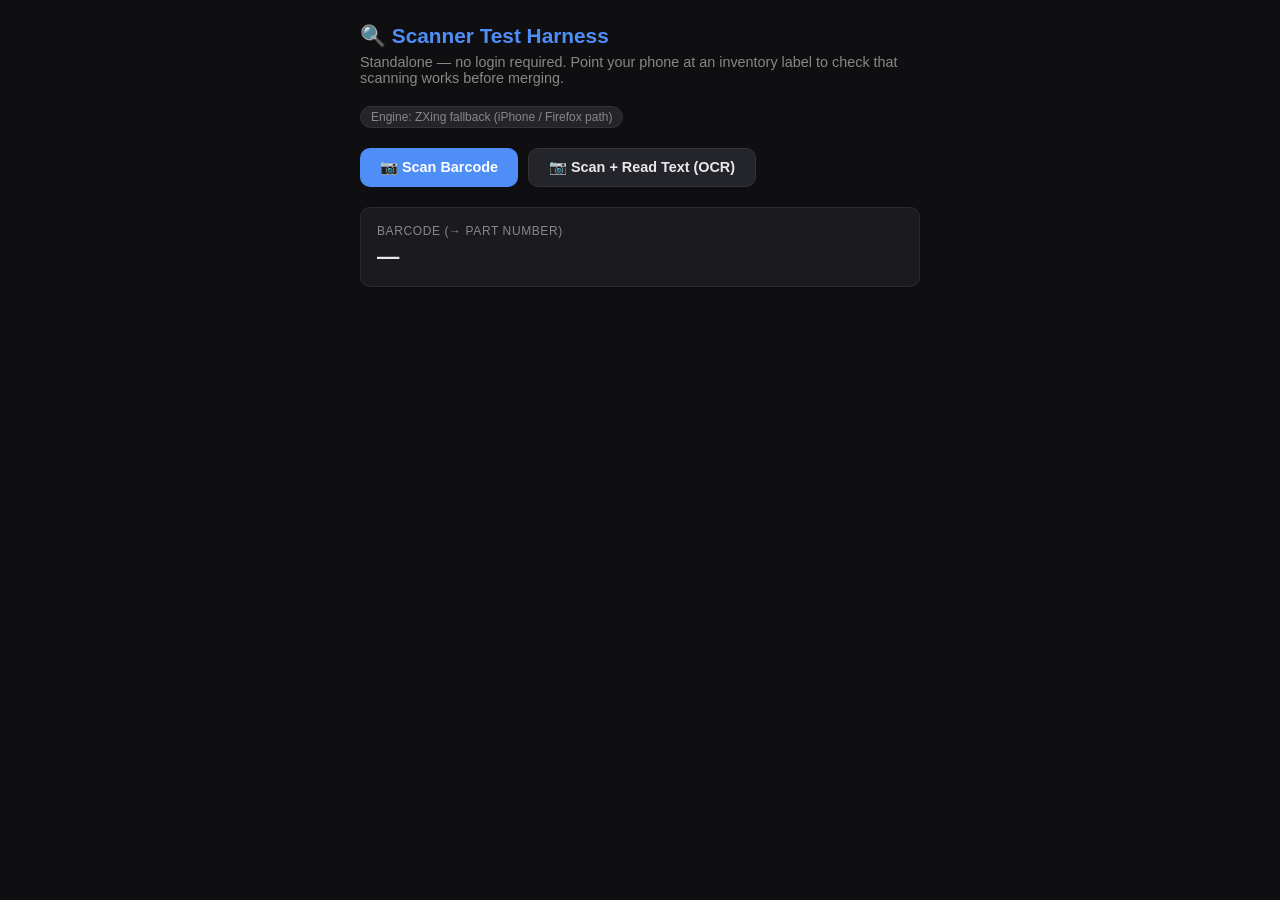
==== scanner-test.html @ 38601400 "Add barcode scanner + OCR to auto-fill part number and description - scanner.js: scanBarcode() uses " ====
<!DOCTYPE html>
<html lang="en">
<head>
  <meta charset="UTF-8">
  <meta name="viewport" content="width=device-width, initial-scale=1.0, viewport-fit=cover">
  <title>Scanner Test</title>
  <link rel="stylesheet" href="style.css">
  <style>
    .test-wrap { max-width: 600px; margin: 0 auto; padding: 24px 20px; }
    .test-wrap h1 { color: var(--accent); font-size: 1.3rem; margin-bottom: 6px; }
    .test-wrap p.sub { color: var(--muted); font-size: .9rem; margin-bottom: 20px; }
    .test-row { display: flex; gap: 10px; flex-wrap: wrap; margin-bottom: 20px; }
    .result-card { background: var(--surface); border: 1px solid #2a2a35; border-radius: var(--radius); padding: 16px; margin-bottom: 14px; }
    .result-card label { display: block; font-size: .75rem; text-transform: uppercase; letter-spacing: .05em; color: var(--muted); margin-bottom: 6px; }
    .result-card .value { font-size: 1.4rem; font-weight: 700; word-break: break-all; }
    .result-card pre { white-space: pre-wrap; font-size: .85rem; color: var(--text); margin: 0; }
    .badge-env { display: inline-block; font-size: .75rem; padding: 3px 10px; border-radius: 20px; background: var(--surface2); border: 1px solid #333; color: var(--muted); margin-bottom: 20px; }
    .muted { color: var(--muted); font-size: .85rem; }
  </style>
</head>
<body>
  <div class="test-wrap">
    <h1>🔍 Scanner Test Harness</h1>
    <p class="sub">Standalone — no login required. Point your phone at an inventory label to check that scanning works before merging.</p>
    <div class="badge-env" id="env-badge">Detecting engine…</div>

    <div class="test-row">
      <button class="btn-primary" id="btn-scan">📷 Scan Barcode</button>
      <button class="btn-secondary" id="btn-scan-ocr">📷 Scan + Read Text (OCR)</button>
    </div>

    <div class="result-card">
      <label>Barcode (→ Part Number)</label>
      <div class="value" id="out-code">—</div>
    </div>

    <div class="result-card" id="card-desc" hidden>
      <label>Parsed Description</label>
      <pre id="out-desc">—</pre>
    </div>

    <div class="result-card" id="card-raw" hidden>
      <label>Raw OCR Text (for debugging)</label>
      <pre id="out-raw">—</pre>
    </div>

    <p class="muted" id="status"></p>
  </div>

  <script type="module">
    import { scanBarcode, readTextFromImage, parseLabel } from './scanner.js';

    document.getElementById('env-badge').textContent =
      ('BarcodeDetector' in window)
        ? 'Engine: native BarcodeDetector (fast path)'
        : 'Engine: ZXing fallback (iPhone / Firefox path)';

    const status = document.getElementById('status');

    async function run(withOcr) {
      status.textContent = 'Opening camera…';
      const result = await scanBarcode();
      if (!result) { status.textContent = 'Cancelled.'; return; }

      document.getElementById('out-code').textContent = result.code;
      status.textContent = 'Barcode read ✓';

      if (!withOcr) return;

      status.textContent = 'Reading text (downloading OCR engine the first time, ~10–20s)…';
      document.getElementById('card-raw').hidden = false;
      document.getElementById('card-desc').hidden = false;
      try {
        const raw = await readTextFromImage(result.frame);
        document.getElementById('out-raw').textContent = raw || '(nothing recognized)';
        document.getElementById('out-desc').textContent = parseLabel(raw, result.code) || '(nothing usable)';
        status.textContent = 'Done ✓';
      } catch (e) {
        status.textContent = 'OCR failed: ' + e.message;
      }
    }

    document.getElementById('btn-scan').addEventListener('click', () => run(false));
    document.getElementById('btn-scan-ocr').addEventListener('click', () => run(true));
  </script>
</body>
</html>
---- style.css ----
*, *::before, *::after { box-sizing: border-box; margin: 0; padding: 0; }
[hidden] { display: none !important; }

:root {
  --bg: #0f0f11;
  --surface: #1a1a1f;
  --surface2: #24242b;
  --accent: #4f8ef7;
  --accent-hover: #6ba3ff;
  --danger: #e05252;
  --text: #e8e8ec;
  --muted: #888;
  --radius: 10px;
  --shadow: 0 4px 20px rgba(0,0,0,0.4);
}

body { font-family: -apple-system, BlinkMacSystemFont, 'Segoe UI', sans-serif; background: var(--bg); color: var(--text); min-height: 100dvh; font-size: 15px; }

/* ── Nav ── */
nav { display: flex; align-items: center; justify-content: space-between; padding: 12px 20px; background: var(--surface); border-bottom: 1px solid #2a2a35; position: sticky; top: 0; z-index: 100; }
nav h1 { font-size: 1.1rem; font-weight: 700; color: var(--accent); cursor: pointer; }
.nav-actions { display: flex; gap: 8px; align-items: center; }

/* ── Buttons ── */
button { cursor: pointer; border: none; border-radius: var(--radius); font-family: inherit; font-size: 0.9rem; font-weight: 600; transition: background 0.15s, transform 0.1s; }
button:active { transform: scale(0.97); }
.btn-primary { background: var(--accent); color: #fff; padding: 10px 20px; }
.btn-primary:hover { background: var(--accent-hover); }
.btn-secondary { background: var(--surface2); color: var(--text); padding: 10px 20px; border: 1px solid #333; }
.btn-secondary:hover { background: #2e2e38; }
.btn-sm { background: var(--surface2); color: var(--text); padding: 5px 12px; font-size: 0.8rem; border: 1px solid #333; }
.btn-sm.danger { background: #2e1414; color: var(--danger); border-color: #5a2020; }
.btn-sm.danger:hover { background: #3d1a1a; }
button:disabled { opacity: 0.5; cursor: not-allowed; }

/* ── Views ── */
.view { padding: 20px; max-width: 1000px; margin: 0 auto; }

/* ── Gallery toolbar ── */
.gallery-toolbar { display: flex; gap: 10px; margin-bottom: 12px; flex-wrap: wrap; align-items: center; }
.gallery-toolbar input { flex: 1; min-width: 160px; background: var(--surface2); border: 1px solid #333; border-radius: var(--radius); padding: 10px 14px; color: var(--text); font-size: 0.9rem; }
.gallery-toolbar input:focus { outline: 2px solid var(--accent); }

/* ── Filter bar ── */
.filter-bar { display: flex; gap: 8px; flex-wrap: wrap; margin-bottom: 18px; }
.filter-chip { background: var(--surface2); color: var(--muted); border: 1px solid #333; border-radius: 20px; padding: 5px 14px; font-size: 0.82rem; font-weight: 600; }
.filter-chip:hover { color: var(--text); border-color: #555; }
.filter-chip.active { background: var(--accent); color: #fff; border-color: var(--accent); }

/* ── Gallery grid ── */
.gallery-grid { display: grid; grid-template-columns: repeat(auto-fill, minmax(240px, 1fr)); gap: 16px; }
#gallery-empty { text-align: center; padding: 60px 20px; color: var(--muted); }
#gallery-empty p { margin-top: 8px; font-size: 0.9rem; }

/* ── Part card ── */
.card { background: var(--surface); border-radius: var(--radius); overflow: hidden; box-shadow: var(--shadow); border: 1px solid #2a2a35; cursor: pointer; transition: transform 0.15s; }
.card:hover { transform: translateY(-2px); }

.card-img-wrap { position: relative; overflow: hidden; }
.card-img-wrap img { width: 100%; aspect-ratio: 4/3; object-fit: cover; display: block; transition: transform 0.2s; }
.card-img-wrap:hover img { transform: scale(1.03); }
.card-no-img { width: 100%; aspect-ratio: 4/3; background: var(--surface2); display: flex; align-items: center; justify-content: center; color: var(--muted); font-size: 0.85rem; }

.card-img-overlay { position: absolute; inset: 0; background: rgba(0,0,0,0.45); color: #fff; display: flex; align-items: center; justify-content: center; font-size: 0.9rem; font-weight: 600; opacity: 0; transition: opacity 0.2s; }
.card-img-wrap:hover .card-img-overlay { opacity: 1; }

.photo-count { position: absolute; top: 8px; right: 8px; background: rgba(0,0,0,0.7); color: #fff; border-radius: 12px; padding: 2px 8px; font-size: 0.75rem; font-weight: 700; }

.card-body { padding: 12px; }
.part-number-label { font-family: monospace; font-size: 1rem; font-weight: 700; color: var(--accent); margin-bottom: 6px; }
.printer-list { display: flex; flex-wrap: wrap; gap: 5px; margin-bottom: 6px; }
.printer-badge { background: #1e2a1e; color: #6fcf6f; border: 1px solid #2d4a2d; border-radius: 5px; padding: 2px 8px; font-size: 0.75rem; font-weight: 600; }
.desc { font-size: 0.83rem; color: var(--muted); line-height: 1.4; margin-top: 4px; }

/* ── Part Detail view ── */
.part-detail-header { display: flex; flex-wrap: wrap; gap: 16px; align-items: flex-start; margin-bottom: 24px; padding-bottom: 20px; border-bottom: 1px solid #2a2a35; }
.part-detail-info { flex: 1; min-width: 200px; }
.part-detail-info h2 { font-family: monospace; font-size: 1.4rem; font-weight: 700; color: var(--accent); margin-bottom: 8px; }
.part-detail-actions { display: flex; flex-wrap: wrap; gap: 8px; align-items: center; }

.detail-photos-grid { display: grid; grid-template-columns: repeat(auto-fill, minmax(220px, 1fr)); gap: 14px; }
.no-photos-msg { color: var(--muted); font-size: 0.9rem; padding: 20px 0; }

/* ── Photo card (in detail view) ── */
.photo-card { background: var(--surface); border-radius: var(--radius); overflow: hidden; border: 1px solid #2a2a35; }
.photo-card-img-wrap { position: relative; cursor: pointer; overflow: hidden; }
.photo-card-img-wrap img { width: 100%; aspect-ratio: 4/3; object-fit: cover; display: block; transition: transform 0.2s; }
.photo-card-img-wrap:hover img { transform: scale(1.03); }
.photo-card-img-wrap:hover .card-img-overlay { opacity: 1; }
.photo-machine-label { padding: 8px 10px 0; font-size: 0.8rem; color: var(--muted); font-style: italic; }
.photo-card-actions { padding: 8px 10px 10px; display: flex; justify-content: flex-end; }

/* ── Printer checkboxes ── */
.printer-checkboxes { display: flex; flex-wrap: wrap; gap: 8px; }
.printer-option { display: flex; align-items: center; gap: 6px; background: var(--surface2); border: 1px solid #333; border-radius: 8px; padding: 7px 12px; cursor: pointer; font-size: 0.85rem; transition: all 0.15s; user-select: none; }
.printer-option:hover { border-color: var(--accent); }
.printer-option input[type=checkbox] { accent-color: var(--accent); width: 15px; height: 15px; }
.printer-option:has(input:checked) { background: #1a2740; border-color: var(--accent); color: var(--accent); }

/* ── Existing part banner ── */
.existing-part-banner { background: #1a2e1a; border: 1px solid #2d4a2d; border-radius: var(--radius); padding: 10px 14px; font-size: 0.88rem; color: #6fcf6f; }

/* ── Capture view ── */
#view-capture { display: flex; flex-direction: column; align-items: center; gap: 16px; }
#camera-feed { width: 100%; max-width: 640px; border-radius: var(--radius); background: #000; aspect-ratio: 16/9; object-fit: cover; }
.capture-actions { display: flex; gap: 12px; }
.capture-choice { display: flex; flex-direction: column; gap: 12px; width: 100%; max-width: 400px; padding-top: 40px; }
.btn-capture-choice { padding: 18px 24px; font-size: 1rem; }

/* ── Preview view ── */
#view-preview { display: flex; flex-direction: column; align-items: center; gap: 16px; }
#preview-img { width: 100%; max-width: 640px; border-radius: var(--radius); object-fit: contain; }
.preview-form { width: 100%; max-width: 640px; display: flex; flex-direction: column; gap: 12px; }
.preview-form label { font-size: 0.85rem; color: var(--muted); margin-bottom: 4px; display: block; }
.preview-form input, .preview-form textarea, .preview-form select { width: 100%; background: var(--surface2); border: 1px solid #333; border-radius: var(--radius); padding: 10px 14px; color: var(--text); font-size: 0.9rem; font-family: inherit; }
.preview-form input:focus, .preview-form textarea:focus, .preview-form select:focus { outline: 2px solid var(--accent); }
.preview-form select option { background: var(--surface2); }
.preview-actions { display: flex; gap: 12px; width: 100%; max-width: 640px; }
.preview-actions button { flex: 1; }

/* ── Lightbox ── */
.lightbox-backdrop { position: fixed; inset: 0; background: rgba(0,0,0,0.92); z-index: 300; display: flex; align-items: center; justify-content: center; padding: 20px; cursor: zoom-out; }
.lightbox-backdrop img { max-width: 100%; max-height: 90dvh; border-radius: var(--radius); object-fit: contain; box-shadow: 0 8px 60px rgba(0,0,0,0.8); cursor: default; }
.lightbox-close { position: absolute; top: 16px; right: 20px; background: rgba(255,255,255,0.1); color: #fff; border: 1px solid rgba(255,255,255,0.2); border-radius: 50%; width: 40px; height: 40px; font-size: 1.1rem; display: flex; align-items: center; justify-content: center; z-index: 301; }
.lightbox-close:hover { background: rgba(255,255,255,0.2); }

/* ── Modal ── */
.modal-backdrop { position: fixed; inset: 0; background: rgba(0,0,0,0.7); z-index: 200; display: flex; align-items: center; justify-content: center; padding: 20px; }
.modal { background: var(--surface); border-radius: 14px; width: 100%; max-width: 520px; max-height: 90dvh; overflow-y: auto; padding: 24px; display: flex; flex-direction: column; gap: 16px; border: 1px solid #2a2a35; box-shadow: 0 8px 40px rgba(0,0,0,0.6); }
.modal h2 { font-size: 1.1rem; }
.modal input, .modal textarea { width: 100%; background: var(--surface2); border: 1px solid #333; border-radius: var(--radius); padding: 10px 14px; color: var(--text); font-family: inherit; font-size: 0.9rem; }
.modal input:focus, .modal textarea:focus { outline: 2px solid var(--accent); }
.modal textarea { resize: vertical; min-height: 70px; }
.modal-actions { display: flex; gap: 10px; justify-content: flex-end; }

/* ── Photo Editor ── */
.editor-overlay { position: fixed; inset: 0; background: #000; z-index: 400; display: flex; flex-direction: column; }
.editor-toolbar { display: flex; flex-wrap: wrap; gap: 6px; align-items: center; padding: 8px 12px; background: var(--surface); border-bottom: 1px solid #2a2a35; flex-shrink: 0; }
.editor-tool-group { display: flex; gap: 4px; align-items: center; }
.editor-actions-group { margin-left: auto; }
.etool { background: var(--surface2); color: var(--text); border: 1px solid #333; border-radius: 8px; width: 36px; height: 36px; font-size: 1.1rem; display: flex; align-items: center; justify-content: center; cursor: pointer; transition: background 0.15s; padding: 0; }
.etool:hover { background: #2e2e38; }
.etool.active { background: var(--accent); color: #fff; border-color: var(--accent); }
#e-color { width: 36px; height: 36px; border: 1px solid #333; border-radius: 8px; cursor: pointer; padding: 2px; background: var(--surface2); }
#e-size { width: 80px; accent-color: var(--accent); }
.editor-canvas-wrap { flex: 1; display: flex; align-items: center; justify-content: center; overflow: hidden; position: relative; }
#e-canvas { max-width: 100%; max-height: 100%; object-fit: contain; cursor: crosshair; }
.e-text-box { position: absolute; display: flex; gap: 4px; align-items: center; z-index: 10; }
.e-text-box[hidden] { display: none !important; }
#e-text-input { background: rgba(0,0,0,0.85); color: #fff; border: 1px solid var(--accent); border-radius: 6px; padding: 6px 10px; font-size: 0.9rem; min-width: 180px; outline: none; }
.e-text-box .btn-primary { padding: 6px 12px; font-size: 0.9rem; white-space: nowrap; }

/* ── Auth nav ── */
.auth-badge { font-size: 0.75rem; color: var(--muted); max-width: 140px; overflow: hidden; text-overflow: ellipsis; white-space: nowrap; align-self: center; }

/* ── Login modal ── */
.login-subtitle { font-size: 0.88rem; color: var(--muted); line-height: 1.5; }
.login-hint { font-size: 0.83rem; color: var(--muted); }
.login-divider { display: flex; align-items: center; gap: 10px; color: var(--muted); font-size: 0.8rem; }
.login-divider::before, .login-divider::after { content: ''; flex: 1; height: 1px; background: #2a2a35; }
.btn-google { display: flex; align-items: center; justify-content: center; gap: 10px; width: 100%; background: #fff; color: #3c4043; border: 1px solid #dadce0; border-radius: var(--radius); padding: 11px 20px; font-size: 0.95rem; font-weight: 600; font-family: inherit; cursor: pointer; transition: background 0.15s; }
.btn-google:hover { background: #f8f9fa; }

/* ── FAB (+ New Photo) ── */
#btn-open-camera {
  position: fixed;
  bottom: 24px;
  right: 20px;
  z-index: 150;
  border-radius: 50px;
  padding: 14px 22px;
  font-size: 1rem;
  box-shadow: 0 4px 24px rgba(79,142,247,0.45);
}

/* ── Mobile ── */
@media (max-width: 600px) {
  nav { padding: 10px 14px; }
  .auth-badge { display: none; }
  #btn-nav-gallery { display: none; }
  .btn-secondary, .btn-primary { padding: 9px 14px; font-size: 0.85rem; }
  .view { padding: 14px; padding-bottom: 90px; }
  .gallery-grid { grid-template-columns: 1fr 1fr; gap: 10px; }
  .detail-photos-grid { grid-template-columns: 1fr 1fr; gap: 10px; }
  .part-detail-actions { width: 100%; }
  .part-detail-actions button { flex: 1; }
  .preview-actions { flex-wrap: wrap; }
}

/* ── Barcode scanner overlay ── */
.scanner-overlay { position: fixed; inset: 0; z-index: 1000; background: #000; display: flex; align-items: center; justify-content: center; }
.scanner-video { width: 100%; height: 100%; object-fit: cover; }
.scanner-frame { position: absolute; top: 50%; left: 50%; transform: translate(-50%, -50%); width: min(80vw, 340px); height: 160px; border: 2px solid rgba(255,255,255,0.9); border-radius: 12px; box-shadow: 0 0 0 100vmax rgba(0,0,0,0.45); overflow: hidden; }
.scanner-laser { position: absolute; left: 0; right: 0; height: 2px; background: var(--accent); box-shadow: 0 0 8px var(--accent); animation: scanner-scan 2s ease-in-out infinite; }
@keyframes scanner-scan { 0%,100% { top: 8%; } 50% { top: 92%; } }
.scanner-hint { position: absolute; top: calc(50% + 110px); left: 0; right: 0; text-align: center; color: #fff; font-size: 0.95rem; text-shadow: 0 1px 4px #000; padding: 0 16px; }
.scanner-cancel { position: absolute; bottom: 36px; left: 50%; transform: translateX(-50%); background: rgba(0,0,0,0.6); color: #fff; border: 1px solid rgba(255,255,255,0.4); padding: 12px 28px; border-radius: 30px; font-size: 1rem; }
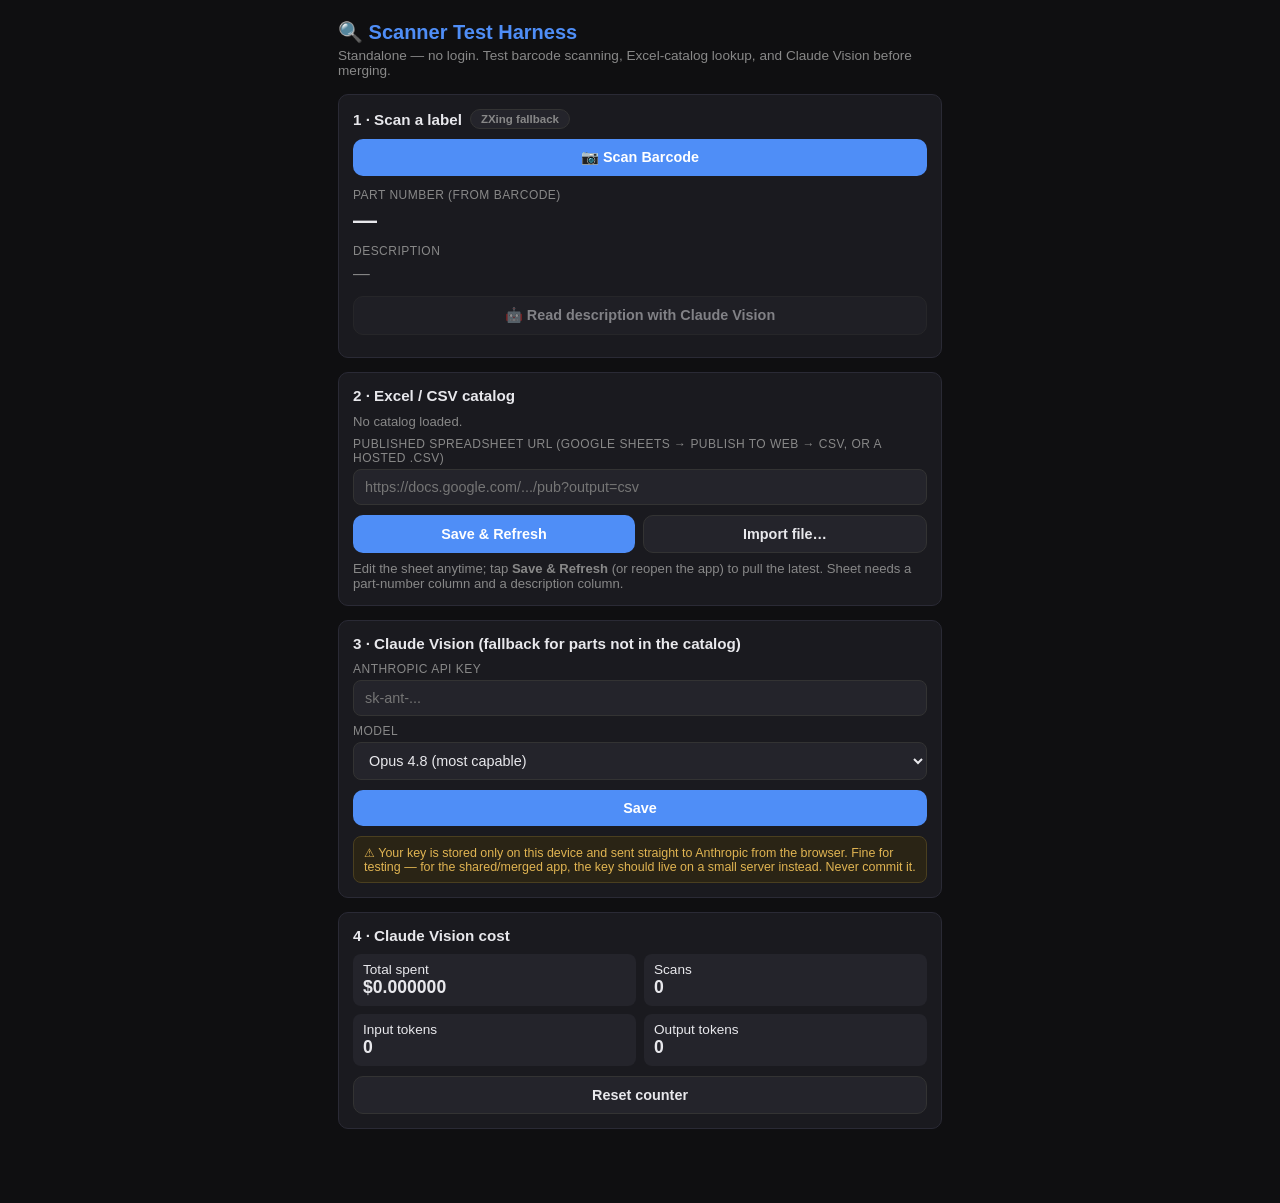
==== commit cb9e1e5d: "Catalog lookup + Claude Vision for description; fix centering, add scan loop - Barcode reads from th" ====
--- a/scanner-test.html
+++ b/scanner-test.html
@@ -6,82 +6,219 @@
   <title>Scanner Test</title>
   <link rel="stylesheet" href="style.css">
   <style>
-    .test-wrap { max-width: 600px; margin: 0 auto; padding: 24px 20px; }
-    .test-wrap h1 { color: var(--accent); font-size: 1.3rem; margin-bottom: 6px; }
-    .test-wrap p.sub { color: var(--muted); font-size: .9rem; margin-bottom: 20px; }
-    .test-row { display: flex; gap: 10px; flex-wrap: wrap; margin-bottom: 20px; }
-    .result-card { background: var(--surface); border: 1px solid #2a2a35; border-radius: var(--radius); padding: 16px; margin-bottom: 14px; }
-    .result-card label { display: block; font-size: .75rem; text-transform: uppercase; letter-spacing: .05em; color: var(--muted); margin-bottom: 6px; }
-    .result-card .value { font-size: 1.4rem; font-weight: 700; word-break: break-all; }
-    .result-card pre { white-space: pre-wrap; font-size: .85rem; color: var(--text); margin: 0; }
-    .badge-env { display: inline-block; font-size: .75rem; padding: 3px 10px; border-radius: 20px; background: var(--surface2); border: 1px solid #333; color: var(--muted); margin-bottom: 20px; }
-    .muted { color: var(--muted); font-size: .85rem; }
+    .test-wrap { max-width: 640px; margin: 0 auto; padding: 20px 18px 60px; }
+    .test-wrap h1 { color: var(--accent); font-size: 1.25rem; margin-bottom: 4px; }
+    .test-wrap p.sub { color: var(--muted); font-size: .85rem; margin-bottom: 16px; }
+    .panel { background: var(--surface); border: 1px solid #2a2a35; border-radius: var(--radius); padding: 14px; margin-bottom: 14px; }
+    .panel h2 { font-size: .95rem; margin-bottom: 10px; display: flex; align-items: center; gap: 8px; }
+    .panel label { display: block; font-size: .75rem; text-transform: uppercase; letter-spacing: .04em; color: var(--muted); margin: 8px 0 4px; }
+    .panel input, .panel select { width: 100%; background: var(--surface2); border: 1px solid #333; border-radius: 8px; padding: 9px 11px; color: var(--text); font-size: .9rem; }
+    .row { display: flex; gap: 8px; flex-wrap: wrap; margin-top: 10px; }
+    .row > button { flex: 1; min-width: 120px; }
+    .status { font-size: .82rem; color: var(--muted); margin-top: 8px; }
+    .status.ok { color: #5ad17a; }
+    .status.err { color: var(--danger); }
+    .result .value { font-size: 1.5rem; font-weight: 700; word-break: break-all; }
+    .result .desc { font-size: 1.05rem; margin-top: 4px; }
+    .src-tag { display: inline-block; font-size: .7rem; padding: 2px 8px; border-radius: 20px; background: var(--surface2); border: 1px solid #333; color: var(--muted); margin-left: 8px; vertical-align: middle; }
+    .cost-grid { display: grid; grid-template-columns: 1fr 1fr; gap: 8px; font-size: .85rem; }
+    .cost-grid div { background: var(--surface2); border-radius: 8px; padding: 8px 10px; }
+    .cost-grid b { display: block; font-size: 1.1rem; }
+    .warn { font-size: .78rem; color: #e0b452; background: #2a2415; border: 1px solid #4a3f1f; border-radius: 8px; padding: 8px 10px; margin-top: 10px; }
+    .badge-env { display: inline-block; font-size: .72rem; padding: 3px 10px; border-radius: 20px; background: var(--surface2); border: 1px solid #333; color: var(--muted); }
   </style>
 </head>
 <body>
   <div class="test-wrap">
     <h1>🔍 Scanner Test Harness</h1>
-    <p class="sub">Standalone — no login required. Point your phone at an inventory label to check that scanning works before merging.</p>
-    <div class="badge-env" id="env-badge">Detecting engine…</div>
-
-    <div class="test-row">
-      <button class="btn-primary" id="btn-scan">📷 Scan Barcode</button>
-      <button class="btn-secondary" id="btn-scan-ocr">📷 Scan + Read Text (OCR)</button>
-    </div>
-
-    <div class="result-card">
-      <label>Barcode (→ Part Number)</label>
-      <div class="value" id="out-code">—</div>
-    </div>
-
-    <div class="result-card" id="card-desc" hidden>
-      <label>Parsed Description</label>
-      <pre id="out-desc">—</pre>
-    </div>
-
-    <div class="result-card" id="card-raw" hidden>
-      <label>Raw OCR Text (for debugging)</label>
-      <pre id="out-raw">—</pre>
-    </div>
-
-    <p class="muted" id="status"></p>
+    <p class="sub">Standalone — no login. Test barcode scanning, Excel-catalog lookup, and Claude Vision before merging.</p>
+
+    <!-- Scan -->
+    <div class="panel">
+      <h2>1 · Scan a label <span class="badge-env" id="env-badge"></span></h2>
+      <button class="btn-primary" id="btn-scan" style="width:100%;">📷 Scan Barcode</button>
+      <div class="result" style="margin-top:12px;">
+        <label>Part Number (from barcode)</label>
+        <div class="value" id="out-code">—</div>
+        <label style="margin-top:10px;">Description <span class="src-tag" id="desc-src" hidden></span></label>
+        <div class="desc" id="out-desc">—</div>
+      </div>
+      <div class="row">
+        <button class="btn-secondary" id="btn-vision" disabled>🤖 Read description with Claude Vision</button>
+      </div>
+      <div class="status" id="scan-status"></div>
+    </div>
+
+    <!-- Catalog -->
+    <div class="panel">
+      <h2>2 · Excel / CSV catalog</h2>
+      <div class="status" id="cat-status">No catalog loaded.</div>
+      <label for="cat-url">Published spreadsheet URL (Google Sheets → Publish to web → CSV, or a hosted .csv)</label>
+      <input type="text" id="cat-url" placeholder="https://docs.google.com/.../pub?output=csv" autocomplete="off" spellcheck="false">
+      <div class="row">
+        <button class="btn-primary" id="btn-cat-refresh">Save &amp; Refresh</button>
+        <button class="btn-secondary" id="btn-cat-import">Import file…</button>
+      </div>
+      <input type="file" id="cat-file" accept=".csv,.xlsx,.xls" hidden>
+      <p class="status">Edit the sheet anytime; tap <b>Save &amp; Refresh</b> (or reopen the app) to pull the latest. Sheet needs a part-number column and a description column.</p>
+    </div>
+
+    <!-- Vision -->
+    <div class="panel">
+      <h2>3 · Claude Vision (fallback for parts not in the catalog)</h2>
+      <label for="vis-key">Anthropic API key</label>
+      <input type="password" id="vis-key" placeholder="sk-ant-..." autocomplete="off" spellcheck="false">
+      <label for="vis-model">Model</label>
+      <select id="vis-model"></select>
+      <div class="row">
+        <button class="btn-primary" id="btn-vis-save">Save</button>
+      </div>
+      <div class="warn">⚠ Your key is stored only on this device and sent straight to Anthropic from the browser. Fine for testing — for the shared/merged app, the key should live on a small server instead. Never commit it.</div>
+    </div>
+
+    <!-- Cost -->
+    <div class="panel">
+      <h2>4 · Claude Vision cost</h2>
+      <div class="cost-grid">
+        <div>Total spent<b id="cost-total">$0.000000</b></div>
+        <div>Scans<b id="cost-scans">0</b></div>
+        <div>Input tokens<b id="cost-in">0</b></div>
+        <div>Output tokens<b id="cost-out">0</b></div>
+      </div>
+      <div class="status" id="cost-last"></div>
+      <div class="row">
+        <button class="btn-secondary" id="btn-cost-reset">Reset counter</button>
+      </div>
+    </div>
   </div>
 
   <script type="module">
-    import { scanBarcode, readTextFromImage, parseLabel } from './scanner.js';
-
-    document.getElementById('env-badge').textContent =
-      ('BarcodeDetector' in window)
-        ? 'Engine: native BarcodeDetector (fast path)'
-        : 'Engine: ZXing fallback (iPhone / Firefox path)';
-
-    const status = document.getElementById('status');
-
-    async function run(withOcr) {
-      status.textContent = 'Opening camera…';
-      const result = await scanBarcode();
-      if (!result) { status.textContent = 'Cancelled.'; return; }
-
-      document.getElementById('out-code').textContent = result.code;
-      status.textContent = 'Barcode read ✓';
-
-      if (!withOcr) return;
-
-      status.textContent = 'Reading text (downloading OCR engine the first time, ~10–20s)…';
-      document.getElementById('card-raw').hidden = false;
-      document.getElementById('card-desc').hidden = false;
+    import { scanBarcode } from './scanner.js';
+    import * as catalog from './catalog.js';
+    import * as vision from './vision.js';
+
+    const $ = id => document.getElementById(id);
+    let lastFrame = null, lastCode = null;
+
+    // ── Engine badge ──
+    $('env-badge').textContent = ('BarcodeDetector' in window) ? 'native scanner' : 'ZXing fallback';
+
+    // ── Init from storage ──
+    catalog.loadCached();
+    renderCatalogStatus();
+
+    const cfg = vision.getVisionConfig();
+    $('vis-key').value = cfg.apiKey;
+    $('cat-url').value = catalog.getCatalogUrl();
+    vision.MODELS.forEach(m => {
+      const opt = document.createElement('option');
+      opt.value = m; opt.textContent = vision.PRICING[m].label;
+      $('vis-model').appendChild(opt);
+    });
+    $('vis-model').value = cfg.model;
+    $('btn-vision').disabled = !cfg.apiKey;
+    renderCost();
+
+    function renderCatalogStatus() {
+      const meta = catalog.getMeta();
+      const el = $('cat-status');
+      if (!meta) { el.className = 'status'; el.textContent = 'No catalog loaded.'; return; }
+      const when = new Date(meta.updatedAt).toLocaleString();
+      el.className = 'status ok';
+      el.textContent = `${meta.count} parts loaded · cols: "${meta.columns.part}" → "${meta.columns.description}" · updated ${when}`;
+    }
+
+    function renderCost() {
+      const s = vision.getCostSummary();
+      $('cost-total').textContent = '$' + s.totalUSD.toFixed(6);
+      $('cost-scans').textContent = s.scans;
+      $('cost-in').textContent = s.inputTokens.toLocaleString();
+      $('cost-out').textContent = s.outputTokens.toLocaleString();
+    }
+
+    // ── Scan ──
+    $('btn-scan').addEventListener('click', async () => {
+      $('scan-status').className = 'status';
+      $('scan-status').textContent = 'Opening camera…';
+      const r = await scanBarcode();
+      if (!r) { $('scan-status').textContent = 'Cancelled.'; return; }
+
+      lastFrame = r.frame; lastCode = r.code;
+      $('out-code').textContent = r.code;
+      $('btn-vision').disabled = !vision.getVisionConfig().apiKey;
+
+      const hit = catalog.lookupPart(r.code);
+      if (hit) {
+        $('out-desc').textContent = hit.description || '(blank in catalog)';
+        showSrc('catalog');
+        $('scan-status').className = 'status ok';
+        $('scan-status').textContent = 'Found in catalog ✓';
+      } else {
+        $('out-desc').textContent = '—';
+        showSrc(null);
+        if (vision.getVisionConfig().apiKey) {
+          await runVision(); // auto-fallback to Claude Vision
+        } else {
+          $('scan-status').className = 'status err';
+          $('scan-status').textContent = 'Not in catalog. Add it to your sheet, or set an API key to use Claude Vision.';
+        }
+      }
+    });
+
+    function showSrc(src) {
+      const tag = $('desc-src');
+      if (!src) { tag.hidden = true; return; }
+      tag.hidden = false;
+      tag.textContent = src === 'catalog' ? 'from catalog' : 'from Claude Vision';
+    }
+
+    // ── Vision ──
+    $('btn-vision').addEventListener('click', runVision);
+    async function runVision() {
+      if (!lastFrame) { $('scan-status').textContent = 'Scan a label first.'; return; }
+      $('scan-status').className = 'status';
+      $('scan-status').textContent = 'Asking Claude Vision…';
       try {
-        const raw = await readTextFromImage(result.frame);
-        document.getElementById('out-raw').textContent = raw || '(nothing recognized)';
-        document.getElementById('out-desc').textContent = parseLabel(raw, result.code) || '(nothing usable)';
-        status.textContent = 'Done ✓';
+        const res = await vision.extractLabel(lastFrame, lastCode);
+        $('out-desc').textContent = res.description || '(Claude could not read a description)';
+        showSrc('vision');
+        renderCost();
+        $('scan-status').className = 'status ok';
+        $('scan-status').textContent =
+          `Claude (${res.model}) ✓ — ${res.usage.input_tokens} in / ${res.usage.output_tokens} out · this scan $${res.cost.toFixed(6)}`;
+        $('cost-last').textContent = '';
       } catch (e) {
-        status.textContent = 'OCR failed: ' + e.message;
+        $('scan-status').className = 'status err';
+        $('scan-status').textContent = e.message;
       }
     }
 
-    document.getElementById('btn-scan').addEventListener('click', () => run(false));
-    document.getElementById('btn-scan-ocr').addEventListener('click', () => run(true));
+    // ── Catalog controls ──
+    $('btn-cat-refresh').addEventListener('click', async () => {
+      catalog.setCatalogUrl($('cat-url').value);
+      $('cat-status').className = 'status';
+      $('cat-status').textContent = 'Fetching…';
+      try { await catalog.refreshFromUrl(); renderCatalogStatus(); }
+      catch (e) { $('cat-status').className = 'status err'; $('cat-status').textContent = e.message; }
+    });
+    $('btn-cat-import').addEventListener('click', () => $('cat-file').click());
+    $('cat-file').addEventListener('change', async e => {
+      const file = e.target.files[0]; if (!file) return;
+      $('cat-status').className = 'status'; $('cat-status').textContent = 'Parsing ' + file.name + '…';
+      try { await catalog.importFile(file); renderCatalogStatus(); }
+      catch (err) { $('cat-status').className = 'status err'; $('cat-status').textContent = err.message; }
+      e.target.value = '';
+    });
+
+    // ── Vision controls ──
+    $('btn-vis-save').addEventListener('click', () => {
+      vision.setVisionConfig({ apiKey: $('vis-key').value, model: $('vis-model').value, enabled: !!$('vis-key').value });
+      $('btn-vision').disabled = !$('vis-key').value;
+      $('scan-status').className = 'status ok';
+      $('scan-status').textContent = 'Saved Claude settings.';
+    });
+
+    $('btn-cost-reset').addEventListener('click', () => { vision.resetCost(); renderCost(); $('cost-last').textContent = ''; });
   </script>
 </body>
 </html>
--- a/style.css
+++ b/style.css
@@ -190,7 +190,7 @@
 /* ── Barcode scanner overlay ── */
 .scanner-overlay { position: fixed; inset: 0; z-index: 1000; background: #000; display: flex; align-items: center; justify-content: center; }
 .scanner-video { width: 100%; height: 100%; object-fit: cover; }
-.scanner-frame { position: absolute; top: 50%; left: 50%; transform: translate(-50%, -50%); width: min(80vw, 340px); height: 160px; border: 2px solid rgba(255,255,255,0.9); border-radius: 12px; box-shadow: 0 0 0 100vmax rgba(0,0,0,0.45); overflow: hidden; }
+.scanner-frame { position: absolute; top: 50%; left: 50%; transform: translate(-50%, -50%); width: min(88vw, 480px); height: min(60vh, 300px); border: 2px dashed rgba(255,255,255,0.7); border-radius: 12px; box-shadow: 0 0 0 100vmax rgba(0,0,0,0.35); overflow: hidden; }
 .scanner-laser { position: absolute; left: 0; right: 0; height: 2px; background: var(--accent); box-shadow: 0 0 8px var(--accent); animation: scanner-scan 2s ease-in-out infinite; }
 @keyframes scanner-scan { 0%,100% { top: 8%; } 50% { top: 92%; } }
 .scanner-hint { position: absolute; top: calc(50% + 110px); left: 0; right: 0; text-align: center; color: #fff; font-size: 0.95rem; text-shadow: 0 1px 4px #000; padding: 0 16px; }
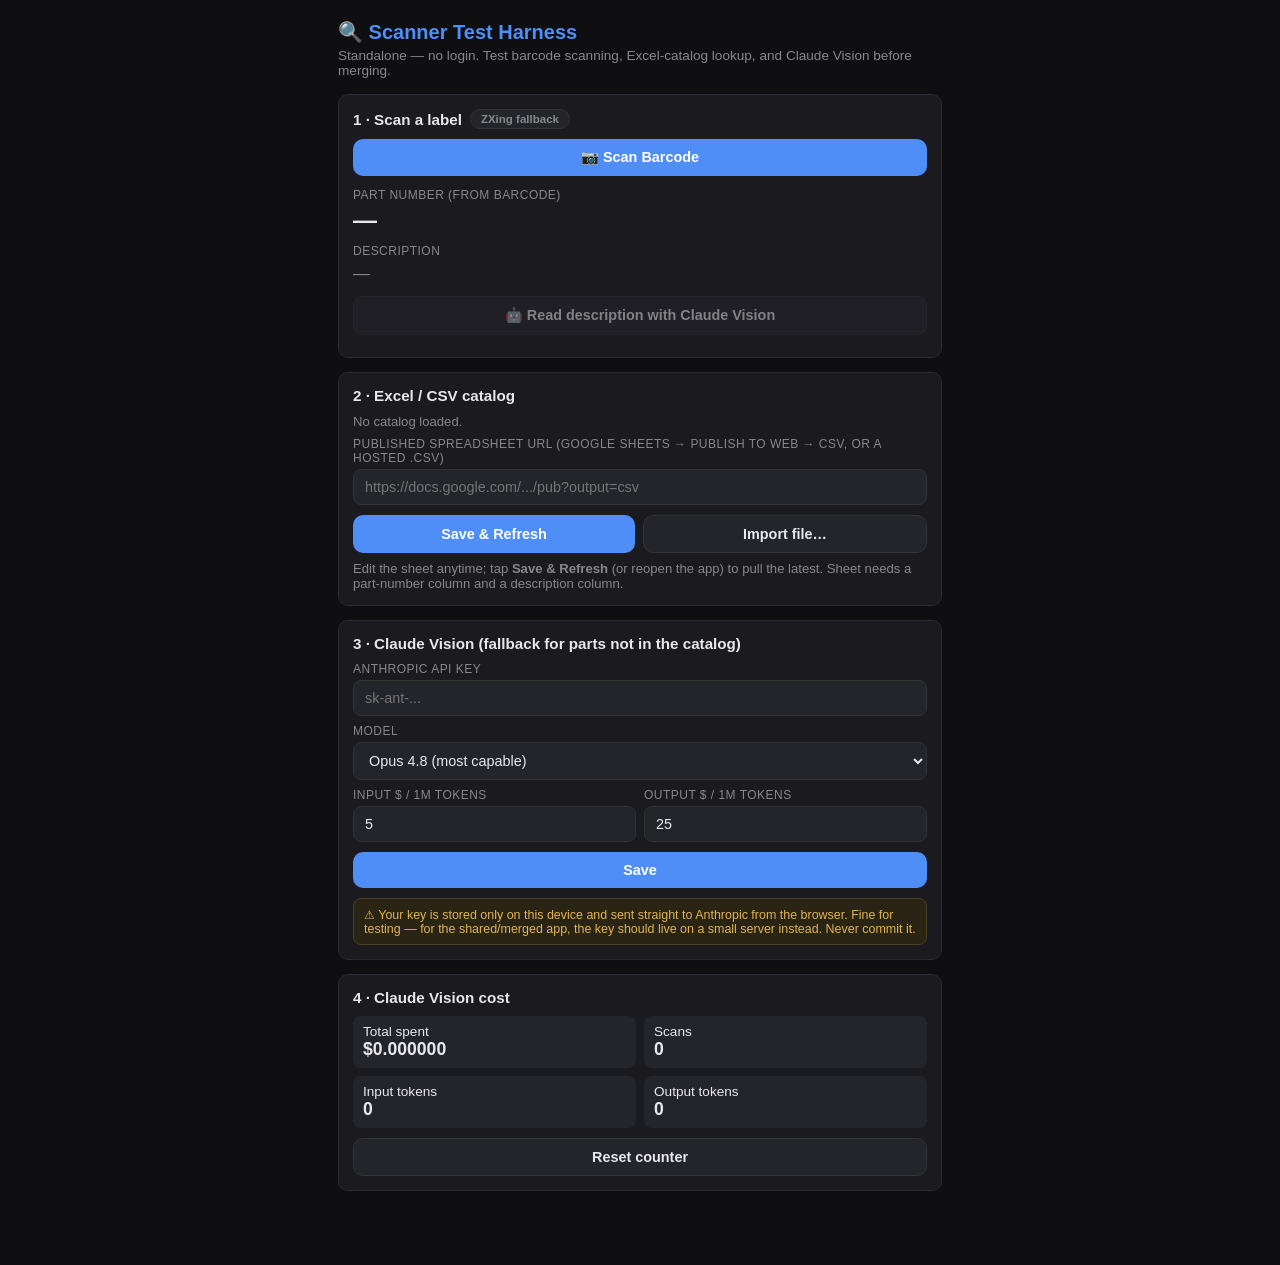
==== commit 94b82c2c: "Harden barcode scanning; link test page from app; editable token pricing Scanner reliability: - Deco" ====
--- a/scanner-test.html
+++ b/scanner-test.html
@@ -70,6 +70,10 @@
       <input type="password" id="vis-key" placeholder="sk-ant-..." autocomplete="off" spellcheck="false">
       <label for="vis-model">Model</label>
       <select id="vis-model"></select>
+      <div style="display:flex;gap:8px;">
+        <div style="flex:1;"><label for="vis-price-in">Input $ / 1M tokens</label><input type="number" id="vis-price-in" step="0.01" min="0"></div>
+        <div style="flex:1;"><label for="vis-price-out">Output $ / 1M tokens</label><input type="number" id="vis-price-out" step="0.01" min="0"></div>
+      </div>
       <div class="row">
         <button class="btn-primary" id="btn-vis-save">Save</button>
       </div>
@@ -116,8 +120,16 @@
       $('vis-model').appendChild(opt);
     });
     $('vis-model').value = cfg.model;
+    fillPrices(cfg.model);
+    $('vis-model').addEventListener('change', () => fillPrices($('vis-model').value));
     $('btn-vision').disabled = !cfg.apiKey;
     renderCost();
+
+    function fillPrices(model) {
+      const p = vision.getPrice(model);
+      $('vis-price-in').value = p.in;
+      $('vis-price-out').value = p.out;
+    }
 
     function renderCatalogStatus() {
       const meta = catalog.getMeta();
@@ -212,7 +224,9 @@
 
     // ── Vision controls ──
     $('btn-vis-save').addEventListener('click', () => {
-      vision.setVisionConfig({ apiKey: $('vis-key').value, model: $('vis-model').value, enabled: !!$('vis-key').value });
+      const model = $('vis-model').value;
+      vision.setVisionConfig({ apiKey: $('vis-key').value, model, enabled: !!$('vis-key').value });
+      vision.setPrice(model, $('vis-price-in').value, $('vis-price-out').value);
       $('btn-vision').disabled = !$('vis-key').value;
       $('scan-status').className = 'status ok';
       $('scan-status').textContent = 'Saved Claude settings.';
--- a/style.css
+++ b/style.css
@@ -190,8 +190,12 @@
 /* ── Barcode scanner overlay ── */
 .scanner-overlay { position: fixed; inset: 0; z-index: 1000; background: #000; display: flex; align-items: center; justify-content: center; }
 .scanner-video { width: 100%; height: 100%; object-fit: cover; }
-.scanner-frame { position: absolute; top: 50%; left: 50%; transform: translate(-50%, -50%); width: min(88vw, 480px); height: min(60vh, 300px); border: 2px dashed rgba(255,255,255,0.7); border-radius: 12px; box-shadow: 0 0 0 100vmax rgba(0,0,0,0.35); overflow: hidden; }
+.scanner-frame { position: absolute; top: 50%; left: 50%; transform: translate(-50%, -50%); width: 70vmin; height: 70vmin; max-width: 420px; max-height: 420px; border: 2px solid rgba(255,255,255,0.9); border-radius: 12px; box-shadow: 0 0 0 100vmax rgba(0,0,0,0.4); overflow: hidden; }
 .scanner-laser { position: absolute; left: 0; right: 0; height: 2px; background: var(--accent); box-shadow: 0 0 8px var(--accent); animation: scanner-scan 2s ease-in-out infinite; }
 @keyframes scanner-scan { 0%,100% { top: 8%; } 50% { top: 92%; } }
-.scanner-hint { position: absolute; top: calc(50% + 110px); left: 0; right: 0; text-align: center; color: #fff; font-size: 0.95rem; text-shadow: 0 1px 4px #000; padding: 0 16px; }
-.scanner-cancel { position: absolute; bottom: 36px; left: 50%; transform: translateX(-50%); background: rgba(0,0,0,0.6); color: #fff; border: 1px solid rgba(255,255,255,0.4); padding: 12px 28px; border-radius: 30px; font-size: 1rem; }
+.scanner-hint { position: absolute; top: calc(50% + 38vmin); left: 0; right: 0; text-align: center; color: #fff; font-size: 0.95rem; text-shadow: 0 1px 4px #000; padding: 0 16px; }
+.scanner-controls { position: absolute; bottom: 92px; left: 0; right: 0; display: flex; flex-direction: column; align-items: center; gap: 10px; padding: 0 24px; }
+.scanner-ctl { background: rgba(0,0,0,0.6); color: #fff; border: 1px solid rgba(255,255,255,0.4); padding: 8px 18px; border-radius: 30px; font-size: 0.9rem; }
+.scanner-ctl.active { background: var(--accent); border-color: var(--accent); }
+.scanner-zoom { width: min(70vw, 320px); }
+.scanner-cancel { position: absolute; bottom: 30px; left: 50%; transform: translateX(-50%); background: rgba(0,0,0,0.6); color: #fff; border: 1px solid rgba(255,255,255,0.4); padding: 12px 28px; border-radius: 30px; font-size: 1rem; }
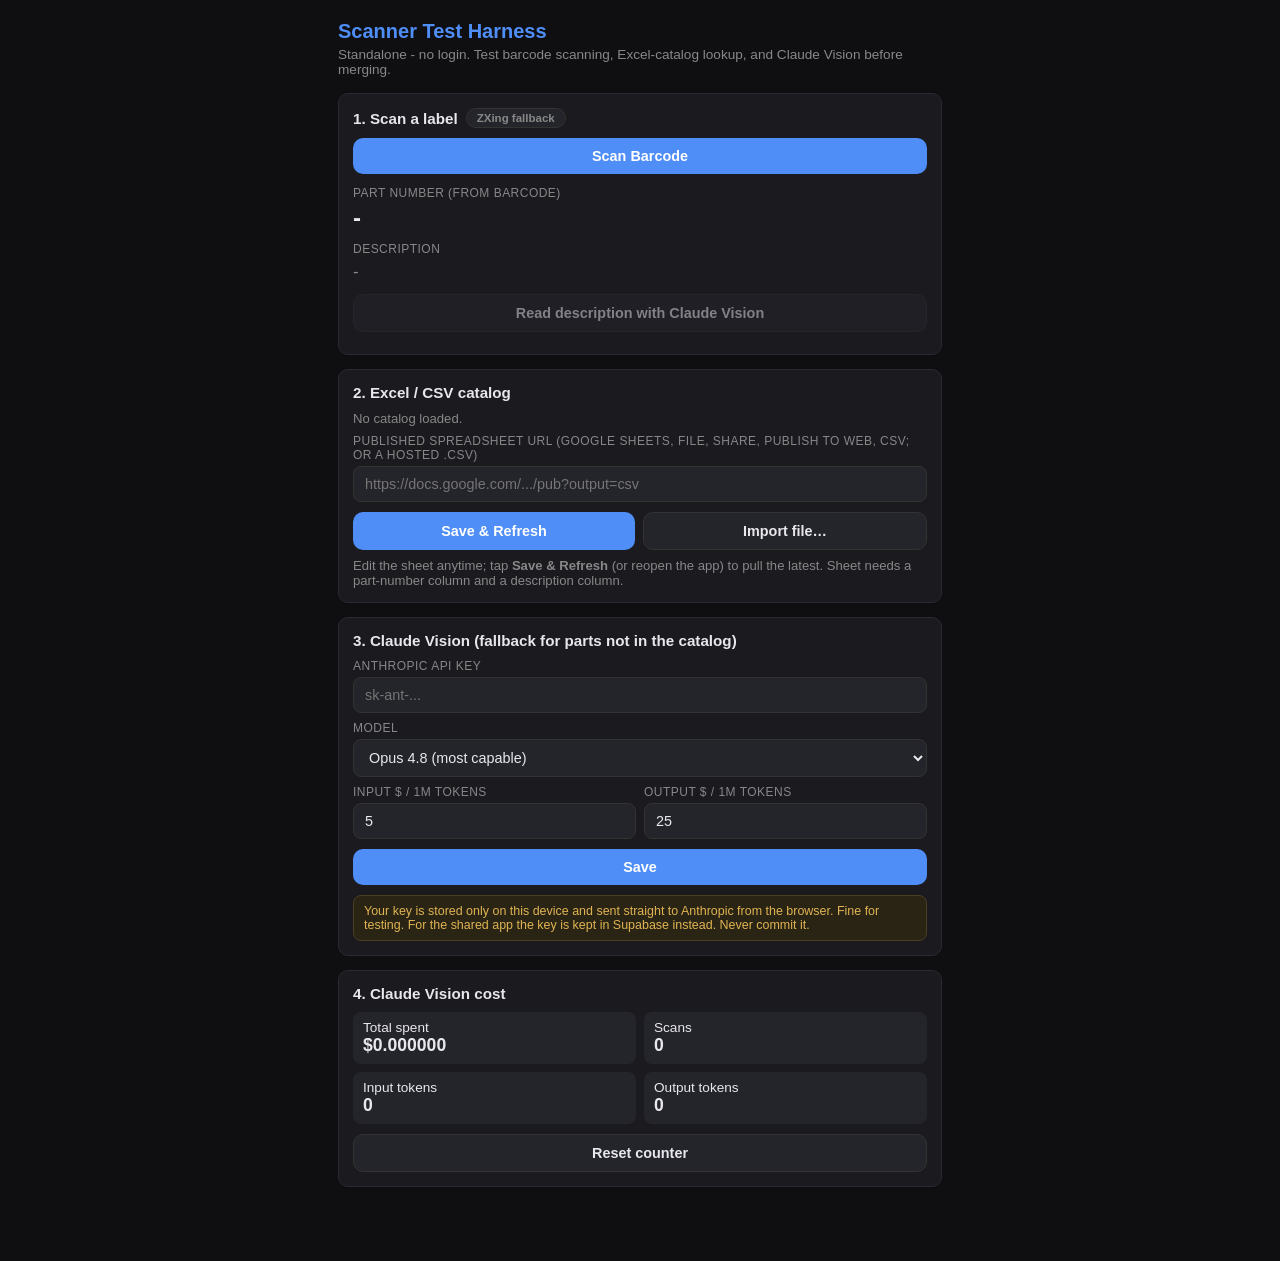
==== commit 75dbb14e: "Full integration: shared Supabase config, auto camera after scan, cleanup - Scan flow: 'Scan Parts' " ====
--- a/scanner-test.html
+++ b/scanner-test.html
@@ -30,30 +30,30 @@
 </head>
 <body>
   <div class="test-wrap">
-    <h1>🔍 Scanner Test Harness</h1>
-    <p class="sub">Standalone — no login. Test barcode scanning, Excel-catalog lookup, and Claude Vision before merging.</p>
+    <h1>Scanner Test Harness</h1>
+    <p class="sub">Standalone - no login. Test barcode scanning, Excel-catalog lookup, and Claude Vision before merging.</p>
 
     <!-- Scan -->
     <div class="panel">
-      <h2>1 · Scan a label <span class="badge-env" id="env-badge"></span></h2>
-      <button class="btn-primary" id="btn-scan" style="width:100%;">📷 Scan Barcode</button>
+      <h2>1. Scan a label <span class="badge-env" id="env-badge"></span></h2>
+      <button class="btn-primary" id="btn-scan" style="width:100%;">Scan Barcode</button>
       <div class="result" style="margin-top:12px;">
         <label>Part Number (from barcode)</label>
-        <div class="value" id="out-code">—</div>
+        <div class="value" id="out-code">-</div>
         <label style="margin-top:10px;">Description <span class="src-tag" id="desc-src" hidden></span></label>
-        <div class="desc" id="out-desc">—</div>
-      </div>
-      <div class="row">
-        <button class="btn-secondary" id="btn-vision" disabled>🤖 Read description with Claude Vision</button>
+        <div class="desc" id="out-desc">-</div>
+      </div>
+      <div class="row">
+        <button class="btn-secondary" id="btn-vision" disabled>Read description with Claude Vision</button>
       </div>
       <div class="status" id="scan-status"></div>
     </div>
 
     <!-- Catalog -->
     <div class="panel">
-      <h2>2 · Excel / CSV catalog</h2>
+      <h2>2. Excel / CSV catalog</h2>
       <div class="status" id="cat-status">No catalog loaded.</div>
-      <label for="cat-url">Published spreadsheet URL (Google Sheets → Publish to web → CSV, or a hosted .csv)</label>
+      <label for="cat-url">Published spreadsheet URL (Google Sheets, File, Share, Publish to web, CSV; or a hosted .csv)</label>
       <input type="text" id="cat-url" placeholder="https://docs.google.com/.../pub?output=csv" autocomplete="off" spellcheck="false">
       <div class="row">
         <button class="btn-primary" id="btn-cat-refresh">Save &amp; Refresh</button>
@@ -65,7 +65,7 @@
 
     <!-- Vision -->
     <div class="panel">
-      <h2>3 · Claude Vision (fallback for parts not in the catalog)</h2>
+      <h2>3. Claude Vision (fallback for parts not in the catalog)</h2>
       <label for="vis-key">Anthropic API key</label>
       <input type="password" id="vis-key" placeholder="sk-ant-..." autocomplete="off" spellcheck="false">
       <label for="vis-model">Model</label>
@@ -77,12 +77,12 @@
       <div class="row">
         <button class="btn-primary" id="btn-vis-save">Save</button>
       </div>
-      <div class="warn">⚠ Your key is stored only on this device and sent straight to Anthropic from the browser. Fine for testing — for the shared/merged app, the key should live on a small server instead. Never commit it.</div>
+      <div class="warn">Your key is stored only on this device and sent straight to Anthropic from the browser. Fine for testing. For the shared app the key is kept in Supabase instead. Never commit it.</div>
     </div>
 
     <!-- Cost -->
     <div class="panel">
-      <h2>4 · Claude Vision cost</h2>
+      <h2>4. Claude Vision cost</h2>
       <div class="cost-grid">
         <div>Total spent<b id="cost-total">$0.000000</b></div>
         <div>Scans<b id="cost-scans">0</b></div>
@@ -137,7 +137,7 @@
       if (!meta) { el.className = 'status'; el.textContent = 'No catalog loaded.'; return; }
       const when = new Date(meta.updatedAt).toLocaleString();
       el.className = 'status ok';
-      el.textContent = `${meta.count} parts loaded · cols: "${meta.columns.part}" → "${meta.columns.description}" · updated ${when}`;
+      el.textContent = `${meta.count} parts loaded, columns "${meta.columns.part}" to "${meta.columns.description}", updated ${when}`;
     }
 
     function renderCost() {
@@ -164,9 +164,9 @@
         $('out-desc').textContent = hit.description || '(blank in catalog)';
         showSrc('catalog');
         $('scan-status').className = 'status ok';
-        $('scan-status').textContent = 'Found in catalog ✓';
+        $('scan-status').textContent = 'Found in catalog.';
       } else {
-        $('out-desc').textContent = '—';
+        $('out-desc').textContent = '-';
         showSrc(null);
         if (vision.getVisionConfig().apiKey) {
           await runVision(); // auto-fallback to Claude Vision
@@ -196,9 +196,9 @@
         showSrc('vision');
         renderCost();
         $('scan-status').className = 'status ok';
-        $('scan-status').textContent =
-          `Claude (${res.model}) ✓ — ${res.usage.input_tokens} in / ${res.usage.output_tokens} out · this scan $${res.cost.toFixed(6)}`;
-        $('cost-last').textContent = '';
+        $('scan-status').textContent = 'Read by Claude (' + res.model + ').';
+        $('cost-last').textContent =
+          `Last scan: ${res.usage.input_tokens} in / ${res.usage.output_tokens} out tokens, $${res.cost.toFixed(6)}.`;
       } catch (e) {
         $('scan-status').className = 'status err';
         $('scan-status').textContent = e.message;
--- a/style.css
+++ b/style.css
@@ -187,6 +187,18 @@
   .preview-actions { flex-wrap: wrap; }
 }
 
+/* ── Settings modal ── */
+.settings-modal { max-height: 85vh; overflow-y: auto; }
+.settings-section { margin-bottom: 14px; padding-bottom: 12px; border-bottom: 1px solid #2a2a35; }
+.settings-section h3 { font-size: 0.9rem; margin-bottom: 4px; }
+.settings-note { font-size: 0.8rem; color: var(--muted); margin-bottom: 8px; }
+.settings-mini { display: block; font-size: 0.72rem; color: var(--muted); margin-bottom: 3px; }
+.settings-check { display: flex; align-items: center; gap: 8px; margin-top: 10px; font-size: 0.85rem; color: var(--text); }
+#modal-settings input[type=text], #modal-settings input[type=password], #modal-settings input[type=number], #modal-settings select {
+  width: 100%; background: var(--surface2); border: 1px solid #333; border-radius: 8px; padding: 9px 11px; color: var(--text); font-size: 0.9rem;
+}
+#modal-settings select { margin-top: 8px; }
+
 /* ── Barcode scanner overlay ── */
 .scanner-overlay { position: fixed; inset: 0; z-index: 1000; background: #000; display: flex; align-items: center; justify-content: center; }
 .scanner-video { width: 100%; height: 100%; object-fit: cover; }
